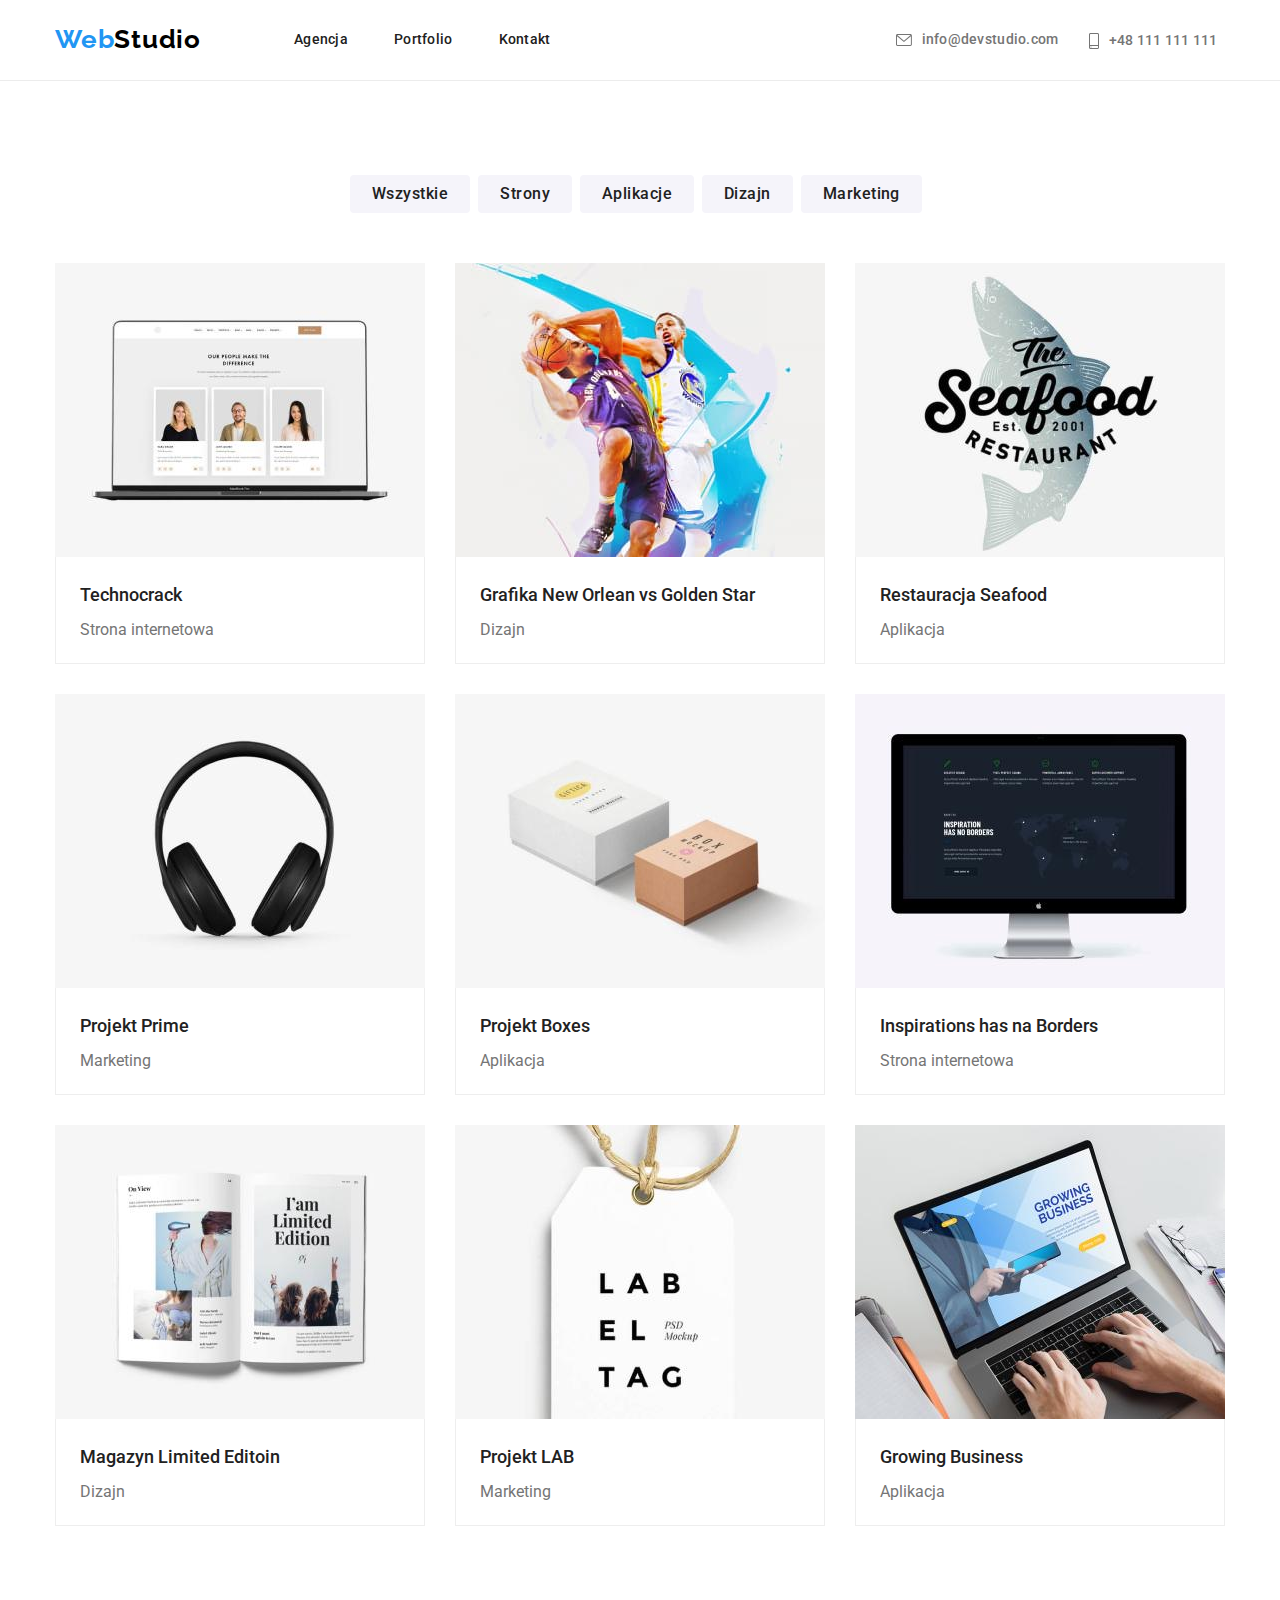
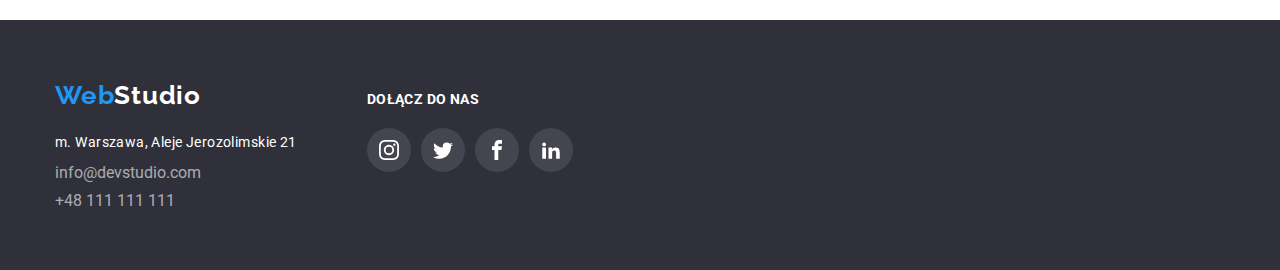
==== portfolio.html @ 34d92aba "Initial commit" ====
<!DOCTYPE html>
<html lang="en">
  <head>
    <meta charset="UTF-8" />
    <meta http-equiv="X-UA-Compatible" content="IE=edge" />
    <meta name="viewport" content="width=device-width, initial-scale=1.0" />
    <title>Studio</title>
    <link rel="stylesheet" href="./css/modern-normalize.css" />
    <link rel="stylesheet" href="./css/styles.css" />
    <link rel="preconnect" href="https://fonts.googleapis.com" />
    <link rel="preconnect" href="https://fonts.gstatic.com" crossorigin />
    <link
      href="https://fonts.googleapis.com/css2?family=Raleway:wght@700&family=Roboto:wght@400;500;700;900&display=swap"
      rel="stylesheet"
    />
  </head>
  <body>
    <header>
      <div class="container-main">
        <div class="container">
          <div class="container-header">
            <div class="container-logo">
              <a class="logo-header" href="#"
                ><span class="web">Web</span>Studio</a
              >
            </div>
            <nav>
              <ul class="navigation">
                <li class="item">
                  <a href="./index.html" class="link">Agencja</a>
                </li>
                <li class="item">
                  <a href="./portfolio.html" class="link">Portfolio</a>
                </li>
                <li class="item"><a href="#" class="link">Kontakt</a></li>
              </ul>
            </nav>
            <div class="container-mail">
              <svg class="envelope" width="16" height="12">
                <use href="./images/icons.svg#icon-envelope"></use>
              </svg>
              <a class="contact" href="mailto:info@devstudio.com">
                info@devstudio.com</a
              >
            </div>
            <div class="container-tel">
              <svg class="smartphone" width="10" height="16">
                <use href="./images/icons.svg#icon-smartphone"></use>
              </svg>
              <a class="contact" href="tel:+48111111111"> +48 111 111 111</a>
            </div>
          </div>
        </div>
      </div>
    </header>
    <main>
      <section class="section-portfolio">
        <div class="container">
          <ul class="container-portfolio-list">
            <li>
              <button class="button-filters" type="button">Wszystkie</button>
            </li>
            <li>
              <button class="button-filters" type="button">Strony</button>
            </li>
            <li>
              <button class="button-filters" type="button">Aplikacje</button>
            </li>
            <li>
              <button class="button-filters" type="button">Dizajn</button>
            </li>
            <li>
              <button class="button-filters" type="button">Marketing</button>
            </li>
          </ul>
          <ul class="container-projekt">
            <li class="container-projekt-box">
              <figure class="element">
                <img
                  src="./images/technocrack.img.jpg"
                  alt="Strona internetowa"
                  width="370"
                  height="294"
                />
                <figcaption class="element-text">
                  <p class="project-header">Technocrack</p>
                  <p class="project-text">Strona internetowa</p>
                </figcaption>
              </figure>
            </li>
            <li class="container-projekt-box">
              <figure class="element">
                <img
                  src="./images/graphics_new_orlean_vs_golden_star.img.jpg"
                  alt="Grafika New Orlean vs Golden Star"
                  width="370"
                  height="294"
                />
                <figcaption class="element-text">
                  <p class="project-header">
                    Grafika New Orlean vs Golden Star
                  </p>
                  <p class="project-text">Dizajn</p>
                </figcaption>
              </figure>
            </li>
            <li class="container-projekt-box">
              <figure class="element">
                <img
                  src="./images/restaurant_seafood.img.jpg"
                  alt="Restauracja Seafood"
                  width="370"
                  height="294"
                />
                <figcaption class="element-text">
                  <p class="project-header">Restauracja Seafood</p>
                  <p class="project-text">Aplikacja</p>
                </figcaption>
              </figure>
            </li>
            <li class="container-projekt-box">
              <figure class="element">
                <img
                  src="./images/project_prime.img.jpg"
                  alt="Projekt Prime"
                  width="370"
                  height="294"
                />
                <figcaption class="element-text">
                  <p class="project-header">Projekt Prime</p>
                  <p class="project-text">Marketing</p>
                </figcaption>
              </figure>
            </li>
            <li class="container-projekt-box">
              <figure class="element">
                <img
                  src="./images/project_boxes.img.jpg"
                  alt="Projekt Boxes"
                  width="370"
                  height="294"
                />
                <figcaption class="element-text">
                  <p class="project-header">Projekt Boxes</p>
                  <p class="project-text">Aplikacja</p>
                </figcaption>
              </figure>
            </li>
            <li class="container-projekt-box">
              <figure class="element">
                <img
                  src="./images/inspiration_has_no_borders.img.jpg"
                  alt="Inspirations has na Borders"
                  width="370"
                  height="294"
                />
                <figcaption class="element-text">
                  <p class="project-header">Inspirations has na Borders</p>
                  <p class="project-text">Strona internetowa</p>
                </figcaption>
              </figure>
            </li>
            <li class="container-projekt-box">
              <figure class="element">
                <img
                  src="./images/magazine_limited_edition.img.jpg"
                  alt="Magazyn Limited Edition"
                  width="370"
                  height="294"
                />
                <figcaption class="element-text">
                  <p class="project-header">Magazyn Limited Editoin</p>
                  <p class="project-text">Dizajn</p>
                </figcaption>
              </figure>
            </li>
            <li class="container-projekt-box">
              <figure class="element">
                <img
                  src="./images/project_lab.img.jpg"
                  alt="Projekt LAB"
                  width="370"
                  height="294"
                />
                <figcaption class="element-text">
                  <p class="project-header">Projekt LAB</p>
                  <p class="project-text">Marketing</p>
                </figcaption>
              </figure>
            </li>
            <li class="container-projekt-box">
              <figure class="element">
                <img
                  src="./images/growing_business.img.jpg"
                  alt="Growing Business"
                  width="370"
                  height="294"
                />
                <figcaption class="element-text">
                  <p class="project-header">Growing Business</p>
                  <p class="project-text">Aplikacja</p>
                </figcaption>
              </figure>
            </li>
          </ul>
        </div>
      </section>
    </main>
    <footer class="section-footer">
      <div class="container-footer">
        <div>
          <a class="logo-footer" href="#"><span class="web">Web</span>Studio</a>
          <div class="address-footer-one">
            <address class="address">
              m. Warszawa, Aleje Jerozolimskie 21
            </address>
          </div>
          <div class="address-footer-two">
            <a class="contact-footer" href="mailto:info@devstudio.com"
              >info@devstudio.com</a
            >
          </div>
          <div class="address-footer-three">
            <a class="contact-footer" href="tel:+48111111111"
              >+48 111 111 111</a
            >
          </div>
        </div>
        <div class="social-footer">
          <p class="join">DOŁĄCZ DO NAS</p>
          <div class="social-links-footer">
            <a class="icon-footer" href="https://www.instagram.com/">
              <svg width="20" height="20">
                <use href="./images/icons.svg#icon-instagram"></use>
              </svg>
            </a>
            <a class="icon-footer" href="https://twitter.com">
              <svg width="20" height="20">
                <use href="./images/icons.svg#icon-twitter"></use>
              </svg>
            </a>
            <a class="icon-footer" href="https://www.facebook.com/">
              <svg width="20" height="20">
                <use href="./images/icons.svg#icon-facebook"></use>
              </svg>
            </a>
            <a class="icon-footer" href="https://www.linkedin.com">
              <svg width="20" height="20">
                <use href="./images/icons.svg#icon-linkedin2"></use>
              </svg>
            </a>
          </div>
        </div>
      </div>
    </footer>
  </body>
</html>
---- css/styles.css ----
body {
  text-decoration: none;
  font-family: "Roboto", sans-serif;
  font-weight: 400;
  font-style: normal;
  color: var(--color-one);
  margin: 0 auto;
}
:root {
  --color-one: #212121;
  --color-two: #2196f3;
  --color-three: #000000;
  --color-four: #757575;
  --color-five: #ffffff;
  --color-six: rgba(255, 255, 255, 0.6);
  --color-seven: #f5f4fa;
  --color-eight: #ececec;
  --color-nine: #afb1b8;
  --bakground-one: #2f303a;
  --background-two: #f5f4fa;
  --background-three: #eeeeee;
  --background-four: rgba(0, 0, 0, 0.12);
  --backgraund-five: rgba(0, 0, 0, 0.14);
  --backgraund-six: rgba(0, 0, 0, 0.2);
  --backgraund-seven: rgba(0, 0, 0, 0.1);
  --backgraund-eight: rgba(0, 0, 0, 0.08);
  --backgraund-nine: rgba(47, 48, 58, 0.4);
  --backgraund-ten: rgba(255, 255, 255, 0.1);
  --backgraund-elewen: rgba(0, 0, 0, 0.25);
  --backgraund-twelve: rgba(0, 0, 0, 0.06);
  --backgraund-thirteen: rgba(0, 0, 0, 0.16);
}
ul {
  list-style-type: none;
}
.logo-header {
  font-family: "Raleway", sans-serif;
  font-weight: 700;
  text-decoration: none;
  color: var(--color-three);
  font-size: 26px;
  line-height: 1.19;
  letter-spacing: 0.03em;
  cursor: default;
}
.web {
  color: var(--color-two);
}
.navigation {
  text-decoration: none;
  font-size: 14px;
  line-height: 1.14;
  font-weight: 500;
  letter-spacing: 0.02em;
}
.navigation .link {
  color: var(--color-one);
  text-decoration: none;
  cursor: pointer;
}
.link:active,
.link:hover,
.link:focus {
  color: var(--color-two);
}
.contact {
  font-size: 14px;
  line-height: 1.14;
  letter-spacing: 0.02em;
  text-decoration: none;
  color: var(--color-four);
  cursor: pointer;
  font-weight: 500;
}
.contact:hover,
.contact:focus {
  color: var(--color-two);
}
.header-h-one {
  font-size: 44px;
  line-height: 1.36;
  font-weight: 900;
  letter-spacing: 0.06em;
  margin: 0;
  text-align: center;
}
.button {
  background-color: var(--color-two);
  color: var(--color-five);
  font-family: "Roboto", sans-serif;
  font-size: 16px;
  line-height: 1.36;
  font-weight: 700;
  letter-spacing: 0.06em;
  cursor: pointer;
  padding: 10px 41px 10px 42px;
  border-radius: 4px;
}
.topic-three {
  font-size: 14px;
  line-height: 1.14;
  letter-spacing: 0.03em;
  color: var(--color-one);
  width: 270px;
  padding: 0px;
  padding-top: 30px;
  padding-bottom: 10px;
  margin: 0;
}
.text {
  font-size: 14px;
  line-height: 1.71;
  letter-spacing: 0.03em;
  color: var(--color-four);
  margin: 0;
  padding: 0;
}
.topic-two {
  font-size: 36px;
  line-height: 1.17;
  letter-spacing: 0.03em;
  color: var(--color-one);
  margin: 0;
  text-align: center;
}
.our-team {
  background-color: var(--background-two);
}
.team {
  font-size: 16px;
  line-height: 1.19;
  letter-spacing: 0.03em;
}
.team-header {
  font-weight: 500;
  color: var(--color-one);
  text-align: center;
}
.team-text {
  font-weight: 400;
  color: var(--color-four);
  text-align: center;
}
.logo-footer {
  font-family: "Raleway", sans-serif;
  font-weight: 700;
  text-decoration: none;
  color: var(--color-five);
  font-size: 26px;
  line-height: 1.19;
  letter-spacing: 0.03em;
  cursor: default;
}
.address {
  color: var(--color-five);
  font-style: normal;
  font-size: 14px;
  line-height: 1.71;
  letter-spacing: 0.03em;
}
.contact-footer {
  color: var(--color-six);
  text-decoration: none;
}
.contact-footer:hover,
.contact-footer:focus {
  color: var(--color-two);
}
.button-filters {
  background-color: var(--color-seven);
  color: var(--color-one);
  font-family: "Roboto", sans-serif;
  font-size: 16px;
  line-height: 1.625;
  font-weight: 500;
  letter-spacing: 0.03em;
  cursor: pointer;
  border-radius: 4px;
  border-style: none;
  padding: 6px 22px 6px 22px;
}
.button-filters:hover,
.button-filters:focus {
  background-color: var(--color-two);
  color: var(--color-five);
  box-shadow: 0px 3px 1px var(--backgraund-seven),
    0px 1px 2px var(--backgraund-eight), 0px 2px 2px var(--background-four);
  border-style: none;
}
.project-header {
  font-size: 18px;
  font-weight: 500;
  line-height: 2;
  color: var(--color-one);
  margin: 0px;
  padding-top: 20px;
  padding-bottom: 4px;
  padding-left: 24px;
}
.project-text {
  font-size: 16px;
  font-weight: 400;
  line-height: 1.63;
  color: var(--color-four);
  margin: 0px;
  padding-left: 24px;
  padding-bottom: 20px;
}
.container {
  max-width: 1200px;
  margin: 0 auto;
  padding: 0 15px;
}
.container-main {
  border-bottom: 1px solid var(--color-eight);
}
.container-header {
  display: flex;
}
.container-logo {
  padding-top: 24px;
  padding-bottom: 25px;
}
.navigation {
  display: flex;
  justify-content: space-between;
  padding: 0;
  padding-top: 32px;
  padding-bottom: 32px;
  margin: 0;
  margin-left: 93px;
  gap: 46px;
}
.container-mail {
  display: flex;
  margin-left: 345px;
  padding-top: 32px;
  padding-bottom: 32px;
  gap: 10px;
}
.container-tel {
  display: flex;
  margin-left: 30px;
  padding-top: 33px;
  padding-bottom: 31px;
  gap: 10px;
}
.section-header {
  margin: auto;
  background-color: var(--bakground-one);
}
.container-header-two {
  color: var(--color-five);
  padding-top: 200px;
  padding-bottom: 200px;
  width: 1600px;
  margin: auto;
  background-image: linear-gradient(
      rgba(47, 48, 58, 0.4),
      rgba(47, 48, 58, 0.4)
    ),
    url(../images/office_work.img.jpg);
  border: 1px solid var(--color-three);
  filter: drop-shadow(0px 4px 4px var(--backgraund-elewen));
}
.main-header-button {
  margin-top: 30px;
  text-align: center;
}
.section-our-strengths {
  padding-top: 94px;
  padding-bottom: 94px;
}
.container-our-strengths {
  display: flex;
  justify-content: space-between;
  margin: 0;
  padding: 0;
  gap: 30px;
}
.container-our-strengths-box {
  display: inline-block;
}
.section-what-we-do {
  padding-bottom: 94px;
}
.container-what-we-do-main {
  display: flex;
  justify-content: space-between;
  margin: 0;
  margin-top: 50px;
  padding: 0;
  gap: 30px;
}
.container-what-we-do-main-box {
  display: inline-block;
}
.section-our-team {
  padding-top: 94px;
  padding-bottom: 94px;
  background-color: var(--color-seven);
}
.container-our-team-main {
  display: flex;
  justify-content: space-between;
  gap: 30px;
  padding: 0;
  margin: 0;
  margin-top: 50px;
}
.container-our-team-main-box {
  display: inline-block;
  background-color: var(--color-five);
  box-shadow: 0px 1px 3px var(--background-four),
    0px 1px 1px var(--backgraund-five), 0px 2px 1px var(--backgraund-six);
  border-radius: 0px 0px 4px 4px;
}
.our-team-box {
  margin: 0;
}
.section-footer {
  background-color: var(--bakground-one);
  padding-top: 60px;
  padding-bottom: 60px;
}
.address-footer-one {
  padding: 0;
  padding-top: 20px;
}
.address-footer-two {
  padding: 0;
  padding-top: 9px;
}
.address-footer-three {
  padding: 0;
  padding-top: 9px;
}
.section-portfolio {
  padding-top: 94px;
  padding-bottom: 94px;
}
.container-portfolio-list {
  display: flex;
  justify-content: space-between;
  width: 572px;
  margin: 0;
  margin-left: 295px;
  padding: 0;
}
.container-projekt {
  display: flex;
  flex-wrap: wrap;
  margin: 0 auto;
  margin-top: 50px;
  padding: 0;
  justify-content: space-between;
  row-gap: 30px;
}
.element {
  margin: 0 auto;
  padding: 0;
  width: 370px;
}
.element img {
  display: block;
}
.element-text {
  margin: 0px;
  padding: 0px;
  border-bottom: 1px solid var(--background-three);
  border-left: 1px solid var(--background-three);
  border-right: 1px solid var(--background-three);
}
.container-projekt-box:hover {
  background: var(--color-five);
  box-shadow: 0px 1px 1px var(--background-four),
    0px 4px 4px var(--backgraund-twelve), 1px 4px 6px var(--backgraund-thirteen);
}
.envelope {
  margin-top: 2px;
  fill: var(--color-four);
}
.container-mail:hover use {
  fill: var(--color-two);
}
.container-mail:focus use {
  fill: var(--color-two);
}
.container-mail:hover a {
  color: var(--color-two);
}
.container-mail:focus a {
  color: var(--color-two);
}
.smartphone {
  fill: var(--color-four);
}
.container-tel:hover use {
  fill: var(--color-two);
}
.container-tel:focus use {
  fill: var(--color-two);
}
.container-tel:hover a {
  color: var(--color-two);
}
.container-tel:focus a {
  color: var(--color-two);
}
.icon-strengths {
  display: flex;
  justify-content: center;
  align-items: center;
  width: 270px;
  height: 120px;
  background-color: var(--background-two);
  border-radius: 4px;
}
.social-links {
  display: flex;
  margin: 16px 32px 18px 32px;
  padding: 0px;
  padding-bottom: 12px;
  gap: 10px;
}
.icon {
  display: flex;
  justify-content: center;
  align-items: center;
  width: 44px;
  height: 44px;
  fill: var(--color-nine);
  cursor: pointer;
}
.icon:hover {
  fill: var(--color-five);
  background-color: var(--color-two);
  border-radius: 50%;
}
.icon:focus {
  fill: var(--color-five);
  background-color: var(--color-two);
  border-radius: 50%;
}
.section-our-customers {
  padding-top: 94px;
  padding-bottom: 94px;
}
.container-our-customers-main {
  display: flex;
  justify-content: space-between;
  margin: 0;
  margin-top: 50px;
  padding: 0;
  padding-left: 15px;
  padding-right: 15px;
  gap: 30px;
  cursor: pointer;
}
.container-our-customers-main-box {
  display: flex;
  width: 170px;
  height: 92px;
  justify-content: center;
  align-items: center;
  border: 1px solid var(--color-nine);
  border-radius: 4px;
  fill: var(--color-nine);
}
.container-our-customers-main-box:hover {
  border: 1px solid var(--color-two);
  border-radius: 4px;
  fill: var(--color-two);
}
.container-our-customers-main-box:focus {
  border: 1px solid var(--color-two);
  border-radius: 4px;
  fill: var(--color-two);
}
.container-footer {
  display: flex;
  max-width: 1200px;
  margin: 0 auto;
  padding: 0 15px;
  gap: 70px;
}
.social-footer {
  padding-top: 12px;
}
.join {
  font-weight: 700;
  font-size: 14px;
  line-height: 1.14;
  letter-spacing: 0.03em;
  color: var(--color-five);
  margin: 0px;
  margin-bottom: 20px;
}
.social-links-footer {
  display: flex;
  margin: auto;
  padding: 0px;
  padding-bottom: 12px;
  gap: 10px;
}
.icon-footer {
  display: flex;
  justify-content: center;
  align-items: center;
  width: 44px;
  height: 44px;
  fill: var(--color-five);
  cursor: pointer;
  background-color: var(--backgraund-ten);
  border-radius: 50%;
}
.icon-footer:hover {
  fill: var(--color-five);
  background-color: var(--color-two);
  border-radius: 50%;
}
.icon-footer:focus {
  fill: var(--color-five);
  background-color: var(--color-two);
  border-radius: 50%;
}
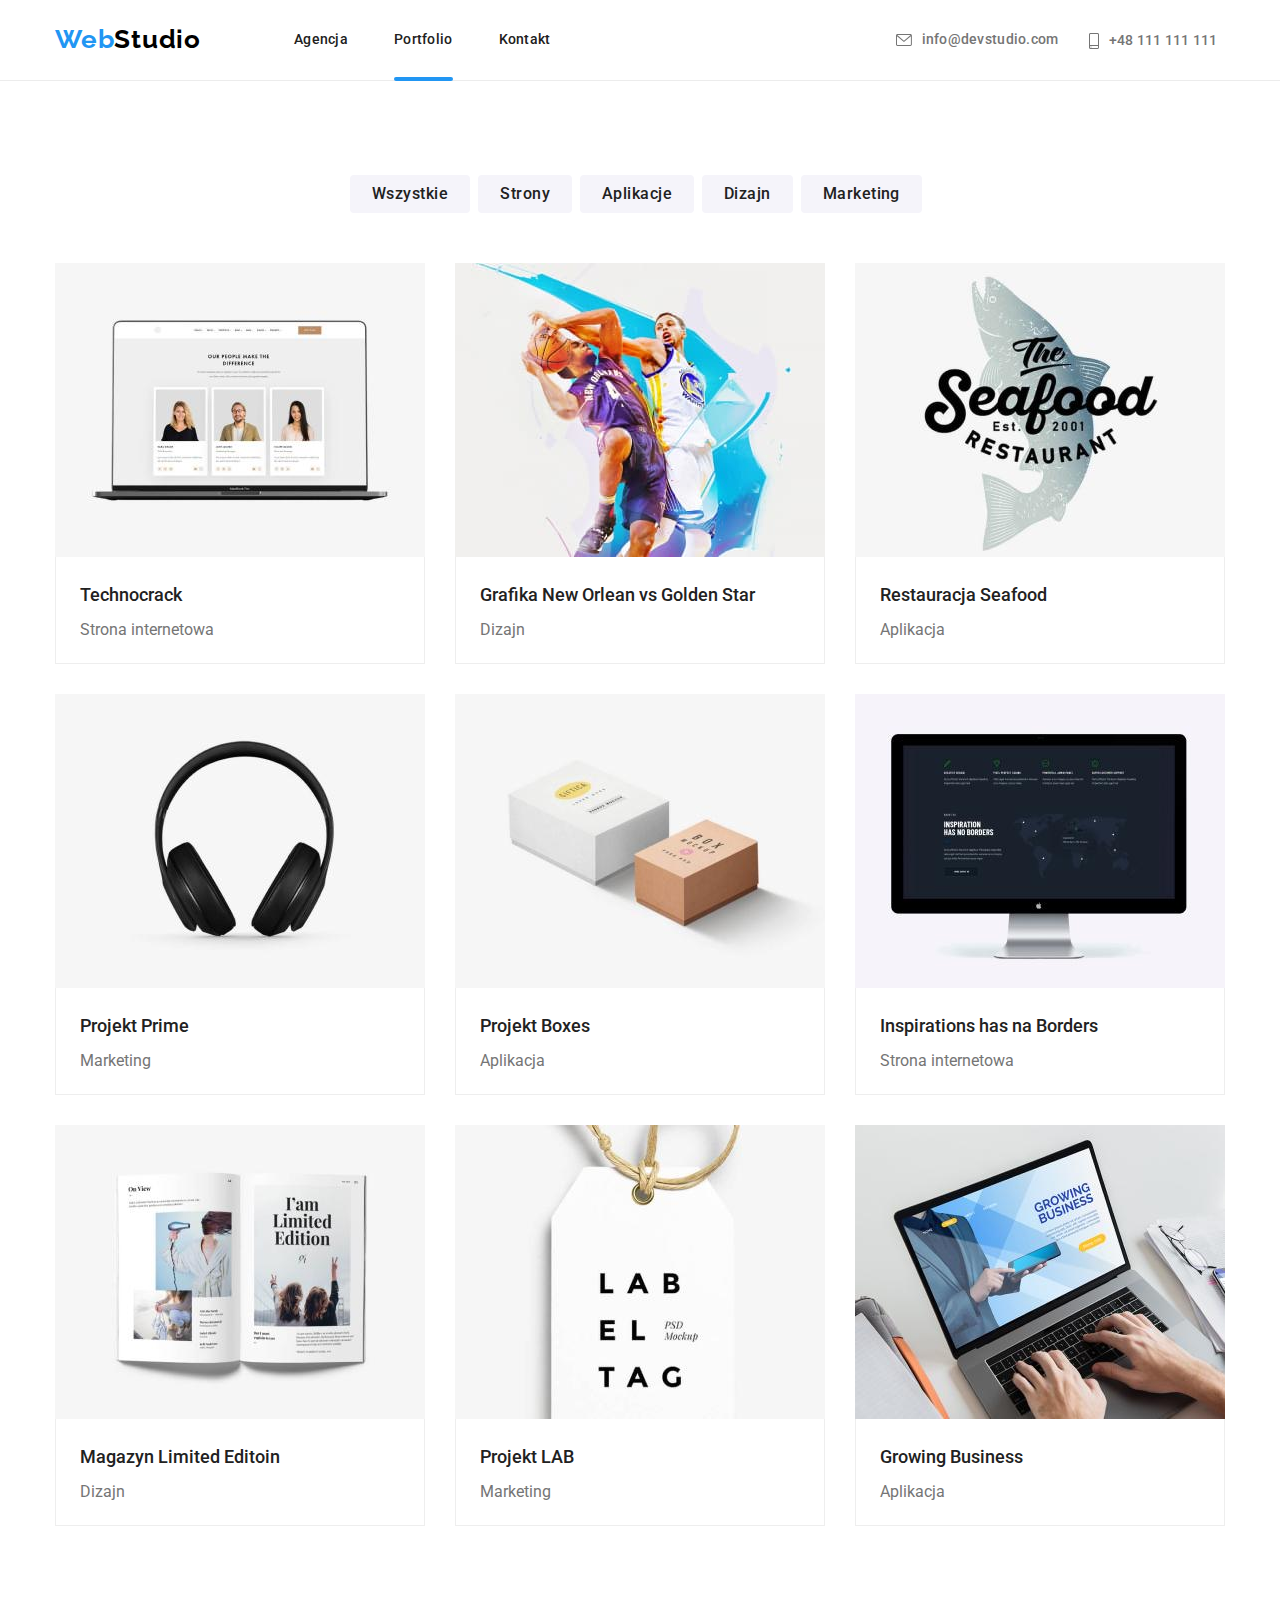
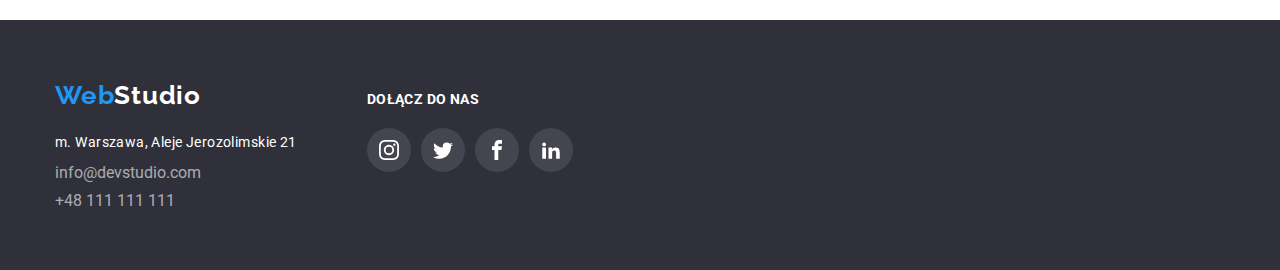
==== commit 28a42244: "final push" ====
--- a/portfolio.html
+++ b/portfolio.html
@@ -26,13 +26,13 @@
             </div>
             <nav>
               <ul class="navigation">
-                <li class="item">
+                <li>
                   <a href="./index.html" class="link">Agencja</a>
                 </li>
-                <li class="item">
+                <li class="nav-underline-portfolio">
                   <a href="./portfolio.html" class="link">Portfolio</a>
                 </li>
-                <li class="item"><a href="#" class="link">Kontakt</a></li>
+                <li><a href="#" class="link">Kontakt</a></li>
               </ul>
             </nav>
             <div class="container-mail">
@@ -76,12 +76,20 @@
           <ul class="container-projekt">
             <li class="container-projekt-box">
               <figure class="element">
-                <img
-                  src="./images/technocrack.img.jpg"
-                  alt="Strona internetowa"
-                  width="370"
-                  height="294"
-                />
+                <div class="element-img">
+                  <img
+                    src="./images/technocrack.img.jpg"
+                    alt="Strona internetowa"
+                    width="370"
+                    height="294"
+                  />
+                  <p class="element-description">
+                    Technocrack jest popularną platformą wykorzystywaną do
+                    rozpowszechniania koronawirusa. Firmy wykorzystują tę
+                    platformę do celów szpiegowskich i ataków na
+                    niezabezpieczone serwery konkurencji
+                  </p>
+                </div>
                 <figcaption class="element-text">
                   <p class="project-header">Technocrack</p>
                   <p class="project-text">Strona internetowa</p>
@@ -90,12 +98,20 @@
             </li>
             <li class="container-projekt-box">
               <figure class="element">
-                <img
-                  src="./images/graphics_new_orlean_vs_golden_star.img.jpg"
-                  alt="Grafika New Orlean vs Golden Star"
-                  width="370"
-                  height="294"
-                />
+                <div class="element-img">
+                  <img
+                    src="./images/graphics_new_orlean_vs_golden_star.img.jpg"
+                    alt="Grafika New Orlean vs Golden Star"
+                    width="370"
+                    height="294"
+                  />
+                  <p class="element-description">
+                    Technocrack jest popularną platformą wykorzystywaną do
+                    rozpowszechniania koronawirusa. Firmy wykorzystują tę
+                    platformę do celów szpiegowskich i ataków na
+                    niezabezpieczone serwery konkurencji
+                  </p>
+                </div>
                 <figcaption class="element-text">
                   <p class="project-header">
                     Grafika New Orlean vs Golden Star
@@ -106,12 +122,20 @@
             </li>
             <li class="container-projekt-box">
               <figure class="element">
-                <img
-                  src="./images/restaurant_seafood.img.jpg"
-                  alt="Restauracja Seafood"
-                  width="370"
-                  height="294"
-                />
+                <div class="element-img">
+                  <img
+                    src="./images/restaurant_seafood.img.jpg"
+                    alt="Restauracja Seafood"
+                    width="370"
+                    height="294"
+                  />
+                  <p class="element-description">
+                    Technocrack jest popularną platformą wykorzystywaną do
+                    rozpowszechniania koronawirusa. Firmy wykorzystują tę
+                    platformę do celów szpiegowskich i ataków na
+                    niezabezpieczone serwery konkurencji
+                  </p>
+                </div>
                 <figcaption class="element-text">
                   <p class="project-header">Restauracja Seafood</p>
                   <p class="project-text">Aplikacja</p>
@@ -120,12 +144,20 @@
             </li>
             <li class="container-projekt-box">
               <figure class="element">
-                <img
-                  src="./images/project_prime.img.jpg"
-                  alt="Projekt Prime"
-                  width="370"
-                  height="294"
-                />
+                <div class="element-img">
+                  <img
+                    src="./images/project_prime.img.jpg"
+                    alt="Projekt Prime"
+                    width="370"
+                    height="294"
+                  />
+                  <p class="element-description">
+                    Technocrack jest popularną platformą wykorzystywaną do
+                    rozpowszechniania koronawirusa. Firmy wykorzystują tę
+                    platformę do celów szpiegowskich i ataków na
+                    niezabezpieczone serwery konkurencji
+                  </p>
+                </div>
                 <figcaption class="element-text">
                   <p class="project-header">Projekt Prime</p>
                   <p class="project-text">Marketing</p>
@@ -134,12 +166,20 @@
             </li>
             <li class="container-projekt-box">
               <figure class="element">
-                <img
-                  src="./images/project_boxes.img.jpg"
-                  alt="Projekt Boxes"
-                  width="370"
-                  height="294"
-                />
+                <div class="element-img">
+                  <img
+                    src="./images/project_boxes.img.jpg"
+                    alt="Projekt Boxes"
+                    width="370"
+                    height="294"
+                  />
+                  <p class="element-description">
+                    Technocrack jest popularną platformą wykorzystywaną do
+                    rozpowszechniania koronawirusa. Firmy wykorzystują tę
+                    platformę do celów szpiegowskich i ataków na
+                    niezabezpieczone serwery konkurencji
+                  </p>
+                </div>
                 <figcaption class="element-text">
                   <p class="project-header">Projekt Boxes</p>
                   <p class="project-text">Aplikacja</p>
@@ -148,12 +188,20 @@
             </li>
             <li class="container-projekt-box">
               <figure class="element">
-                <img
-                  src="./images/inspiration_has_no_borders.img.jpg"
-                  alt="Inspirations has na Borders"
-                  width="370"
-                  height="294"
-                />
+                <div class="element-img">
+                  <img
+                    src="./images/inspiration_has_no_borders.img.jpg"
+                    alt="Inspirations has na Borders"
+                    width="370"
+                    height="294"
+                  />
+                  <p class="element-description">
+                    Technocrack jest popularną platformą wykorzystywaną do
+                    rozpowszechniania koronawirusa. Firmy wykorzystują tę
+                    platformę do celów szpiegowskich i ataków na
+                    niezabezpieczone serwery konkurencji
+                  </p>
+                </div>
                 <figcaption class="element-text">
                   <p class="project-header">Inspirations has na Borders</p>
                   <p class="project-text">Strona internetowa</p>
@@ -162,12 +210,20 @@
             </li>
             <li class="container-projekt-box">
               <figure class="element">
-                <img
-                  src="./images/magazine_limited_edition.img.jpg"
-                  alt="Magazyn Limited Edition"
-                  width="370"
-                  height="294"
-                />
+                <div class="element-img">
+                  <img
+                    src="./images/magazine_limited_edition.img.jpg"
+                    alt="Magazyn Limited Edition"
+                    width="370"
+                    height="294"
+                  />
+                  <p class="element-description">
+                    Technocrack jest popularną platformą wykorzystywaną do
+                    rozpowszechniania koronawirusa. Firmy wykorzystują tę
+                    platformę do celów szpiegowskich i ataków na
+                    niezabezpieczone serwery konkurencji
+                  </p>
+                </div>
                 <figcaption class="element-text">
                   <p class="project-header">Magazyn Limited Editoin</p>
                   <p class="project-text">Dizajn</p>
@@ -176,12 +232,20 @@
             </li>
             <li class="container-projekt-box">
               <figure class="element">
-                <img
-                  src="./images/project_lab.img.jpg"
-                  alt="Projekt LAB"
-                  width="370"
-                  height="294"
-                />
+                <div class="element-img">
+                  <img
+                    src="./images/project_lab.img.jpg"
+                    alt="Projekt LAB"
+                    width="370"
+                    height="294"
+                  />
+                  <p class="element-description">
+                    Technocrack jest popularną platformą wykorzystywaną do
+                    rozpowszechniania koronawirusa. Firmy wykorzystują tę
+                    platformę do celów szpiegowskich i ataków na
+                    niezabezpieczone serwery konkurencji
+                  </p>
+                </div>
                 <figcaption class="element-text">
                   <p class="project-header">Projekt LAB</p>
                   <p class="project-text">Marketing</p>
@@ -190,12 +254,20 @@
             </li>
             <li class="container-projekt-box">
               <figure class="element">
-                <img
-                  src="./images/growing_business.img.jpg"
-                  alt="Growing Business"
-                  width="370"
-                  height="294"
-                />
+                <div class="element-img">
+                  <img
+                    src="./images/growing_business.img.jpg"
+                    alt="Growing Business"
+                    width="370"
+                    height="294"
+                  />
+                  <p class="element-description">
+                    Technocrack jest popularną platformą wykorzystywaną do
+                    rozpowszechniania koronawirusa. Firmy wykorzystują tę
+                    platformę do celów szpiegowskich i ataków na
+                    niezabezpieczone serwery konkurencji
+                  </p>
+                </div>
                 <figcaption class="element-text">
                   <p class="project-header">Growing Business</p>
                   <p class="project-text">Aplikacja</p>
--- a/css/styles.css
+++ b/css/styles.css
@@ -29,6 +29,8 @@
   --backgraund-elewen: rgba(0, 0, 0, 0.25);
   --backgraund-twelve: rgba(0, 0, 0, 0.06);
   --backgraund-thirteen: rgba(0, 0, 0, 0.16);
+  --backgraund-fourteen: rgba(47, 48, 58, 0.8);
+  --background-fiveteen: rgba(33, 150, 243, 0.9);
 }
 ul {
   list-style-type: none;
@@ -62,6 +64,26 @@
 .link:hover,
 .link:focus {
   color: var(--color-two);
+}
+.nav-underline-agency::after {
+  content: "";
+  display: block;
+  width: auto;
+  height: 4px;
+  margin-top: 28px;
+  background-color: var(--color-two);
+  border-radius: 2px;
+  transform: translateY(1px);
+}
+.nav-underline-portfolio::after {
+  content: "";
+  display: block;
+  width: auto;
+  height: 4px;
+  margin-top: 28px;
+  background-color: var(--color-two);
+  border-radius: 2px;
+  transform: translateY(1px);
 }
 .contact {
   font-size: 14px;
@@ -226,7 +248,6 @@
   justify-content: space-between;
   padding: 0;
   padding-top: 32px;
-  padding-bottom: 32px;
   margin: 0;
   margin-left: 93px;
   gap: 46px;
@@ -250,6 +271,7 @@
   background-color: var(--bakground-one);
 }
 .container-header-two {
+  display: block;
   color: var(--color-five);
   padding-top: 200px;
   padding-bottom: 200px;
@@ -295,6 +317,24 @@
 .container-what-we-do-main-box {
   display: inline-block;
 }
+.container-what-we-do-main-img-with-title {
+  margin: 0;
+  position: relative;
+  display: inline-flex;
+}
+.container-what-we-do-main-img-title {
+  position: absolute;
+  left: 0;
+  right: 0;
+  background-color: var(--backgraund-fourteen);
+  color: var(--color-five);
+  bottom: 0;
+  padding: 27px;
+  text-align: center;
+  font-weight: 700;
+  line-height: 1.14;
+  letter-spacing: 0.03em;
+}
 .section-our-team {
   padding-top: 94px;
   padding-bottom: 94px;
@@ -361,8 +401,40 @@
   padding: 0;
   width: 370px;
 }
-.element img {
+.element > img {
   display: block;
+}
+.element-img {
+  position: relative;
+  overflow: hidden;
+}
+.element-img > img {
+  display: block;
+  width: 100%;
+  height: 100%;
+  object-fit: cover;
+}
+.element-description {
+  position: absolute;
+  margin: 0;
+  left: 0;
+  right: 0;
+  top: 0;
+  bottom: 0;
+  background-color: var(--background-fiveteen);
+  color: var(--color-five);
+  padding-top: 49px;
+  padding-left: 24px;
+  padding-right: 45px;
+  padding-bottom: 49px;
+  transform: translateY(110%);
+  transition: transform 250ms cubic-bezier(0.4, 0, 0.2, 1);
+  font-size: 18px;
+  line-height: 1.55;
+  letter-spacing: 0.03em;
+}
+.element:hover .element-description {
+  transform: translateY(0);
 }
 .element-text {
   margin: 0px;
@@ -524,3 +596,48 @@
   background-color: var(--color-two);
   border-radius: 50%;
 }
+.backdrop {
+  position: fixed;
+  left: 0;
+  top: 0;
+  width: 100%;
+  height: 100%;
+  background-color: var(--backgraund-six);
+}
+.modal {
+  position: absolute;
+  top: 50%;
+  left: 50%;
+  transform: translate(-50%, -50%);
+  width: 528px;
+  min-height: 581px;
+  background-color: var(--color-five);
+  box-shadow: 0px 1px 3px var(--background-four),
+    0px 1px 1px var(--backgraund-five), 0px 2px 1px var(--backgraund-six);
+  border-radius: 4px;
+}
+.close-btn {
+  display: flex;
+  position: absolute;
+  top: 8px;
+  right: 8px;
+  width: 30px;
+  height: 30px;
+  margin: 0;
+  padding: 0;
+  border: 1px solid var(--backgraund-seven);
+  border-radius: 50%;
+  background-color: var(--color-five);
+  fill: var(--color-three);
+  cursor: pointer;
+}
+.close-btn > svg {
+  position: absolute;
+  top: 5.2px;
+  left: 5.2px;
+}
+.is-hidden {
+  opacity: 0;
+  visibility: hidden;
+  pointer-events: none;
+}
